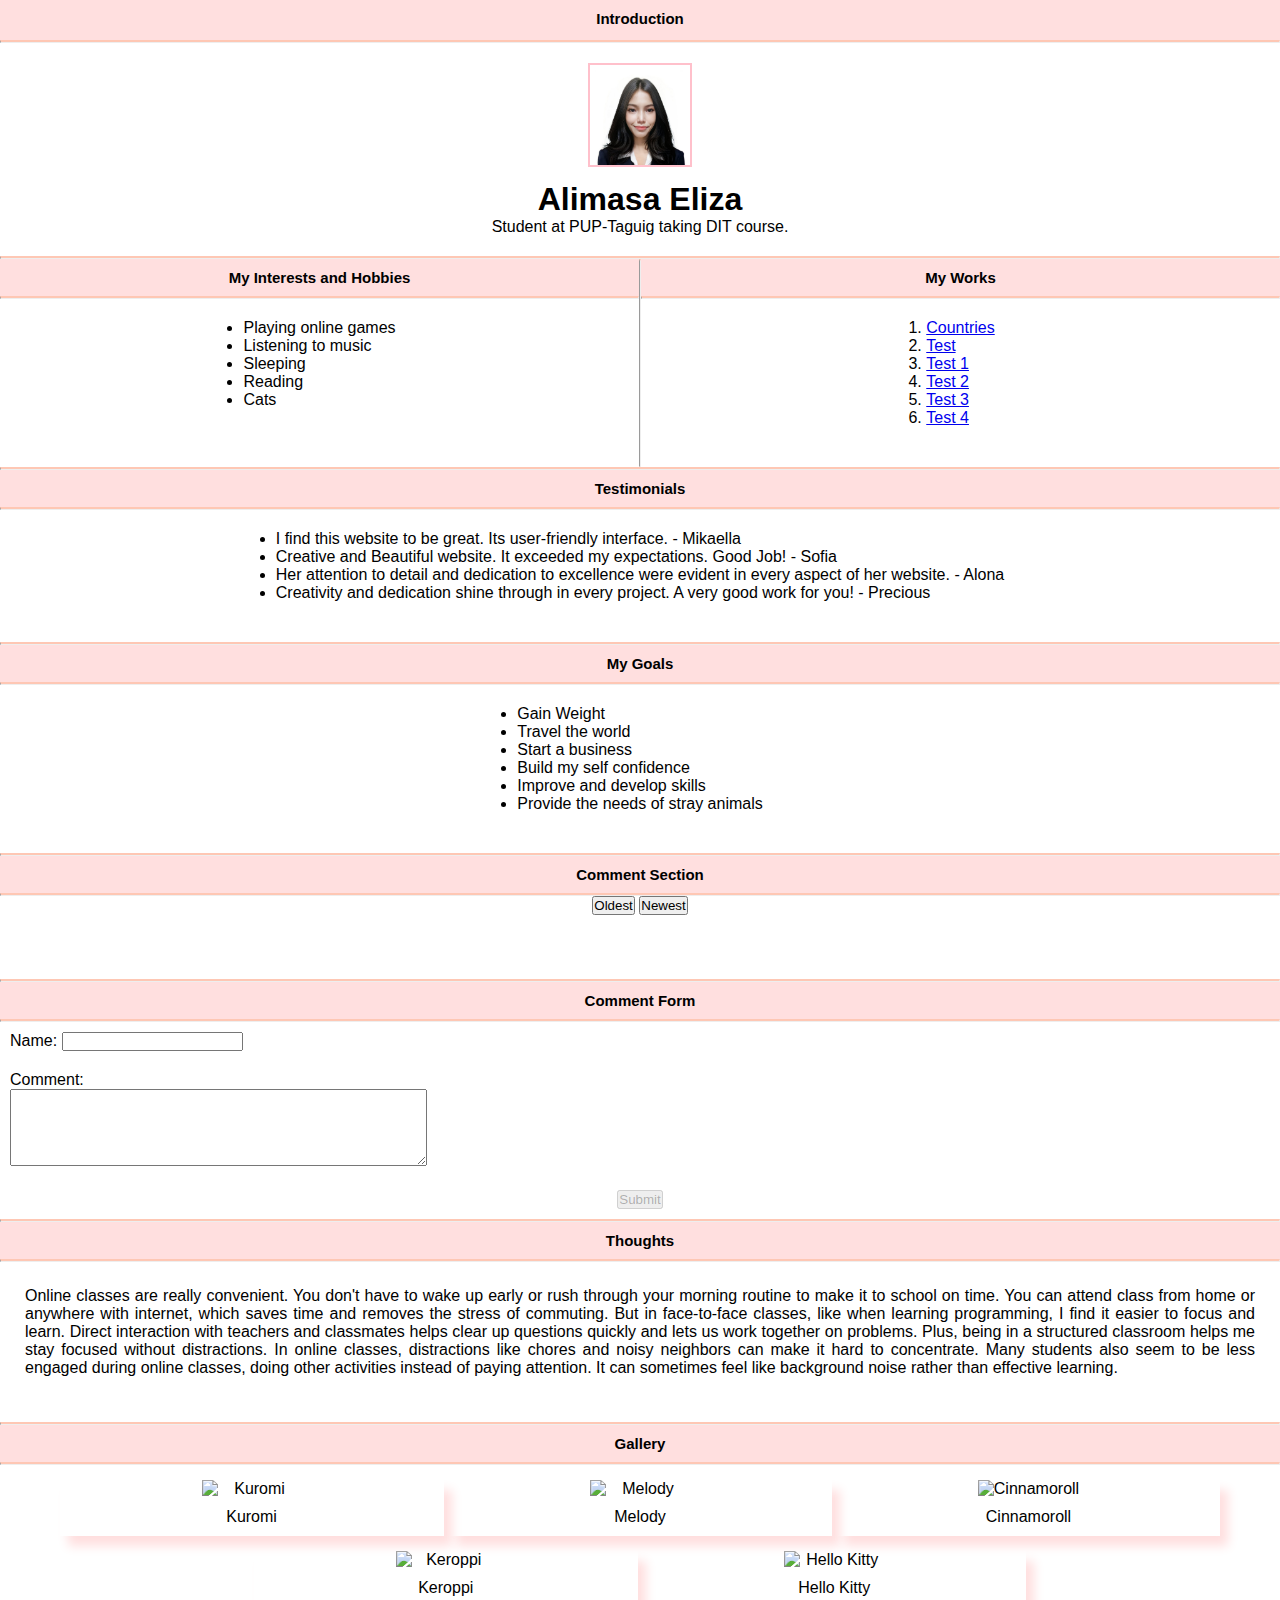
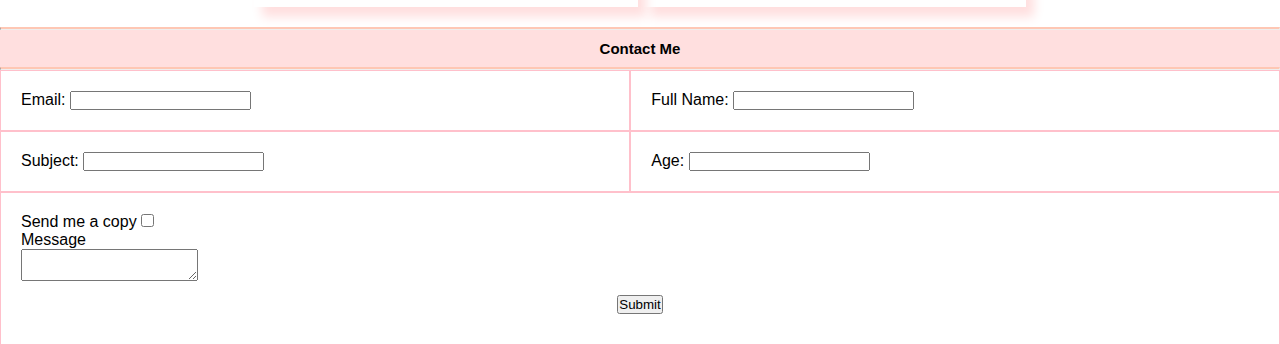
==== index.html @ 407205d2 "Add exercise 14 files" ====
<!DOCTYPE html>
<html lang="en">
  <head>
    <meta charset="UTF-8" />
    <meta name="viewport" content="width=device-width, initial-scale=1.0" />
    <title>Alimasa Eliza Page</title>
    <link href="style.css" rel="stylesheet" />
  </head>
  <body>
    <div class="header">
      <h1 class="head">Introduction</h1>
    </div>
    <hr />
    <div>
      <div class="image">
        <img class="pfp" src="pfp.jpg" alt="Profile Picture" />
        <h1 class="heading">Alimasa Eliza</h1>
        <p class="description">Student at PUP-Taguig taking DIT course.</p>
      </div>
    </div>
    <hr />
    <div class="content-container">
      <div class="content">
        <h2 class="info">My Interests and Hobbies</h2>
        <hr />
        <ul class="info-li">
          <li>Playing online games</li>
          <li>Listening to music</li>
          <li>Sleeping</li>
          <li>Reading</li>
          <li>Cats</li>
        </ul>
      </div>
      <hr />
      <div class="content">
        <h2 class="files">My Works</h2>
        <hr />
        <ol class="files-li">
          <li><a href="./countries.html">Countries</a></li>
          <li><a href="./test.html">Test</a></li>
          <li><a href="./test1.html">Test 1</a></li>
          <li><a href="./test2.html">Test 2</a></li>
          <li><a href="./test3.html">Test 3</a></li>
          <li><a href="./test4.html">Test 4</a></li>
        </ol>
      </div>
    </div>
    <hr />
    <div class="content">
      <h2 class="testi">Testimonials</h2>
      <hr />
      <ul class="testi-li">
        <li>
          I find this website to be great. Its user-friendly interface. -
          Mikaella
        </li>
        <li>
          Creative and Beautiful website. It exceeded my expectations. Good Job!
          - Sofia
        </li>
        <li>
          Her attention to detail and dedication to excellence were evident in
          every aspect of her website. - Alona
        </li>
        <li>
          Creativity and dedication shine through in every project. A very good
          work for you! - Precious
        </li>
      </ul>
    </div>
    <hr />
    <div class="content">
      <h2 class="goals">My Goals</h2>
      <hr />
      <ul class="goals-li">
        <li>Gain Weight</li>
        <li>Travel the world</li>
        <li>Start a business</li>
        <li>Build my self confidence</li>
        <li>Improve and develop skills</li>
        <li>Provide the needs of stray animals</li>
      </ul>
    </div>
    <hr />
    <div>
      <h2 class="remarks">Comment Section</h2>
      <hr />
      <div class="content">
        <div>
          <button onclick="sortComments('asc')">Oldest</button>
          <button onclick="sortComments('desc')">Newest</button>
        </div>
        <ul class="com-li" id="comment_list"></ul>
      </div>
      <hr />
      <h2 class="comment-form">Comment Form</h2>
      <hr />
      <form>
        <div class="lname">
          <label for="name">Name:</label>
          <input type="text" id="name" name="name" oninput="verification()" />
        </div>
        <div class="comment">
          <label for="comment">Comment:</label>
          <textarea
            id="comment"
            name="comment"
            rows="5"
            cols="50"
            oninput="verification()">
          </textarea>
        </div>
        <div class="submit">
          <button
            type="button"
            id="save_button"
            onclick="writeNewComment()"
            disabled>
            Submit
          </button>
        </div>
      </form>
    </div>
    <hr />
    <div class="content">
      <h2 class="thoughts">Thoughts</h2>
      <hr />
      <p class="oc">
        Online classes are really convenient. You don't have to wake up early or
        rush through your morning routine to make it to school on time. You can
        attend class from home or anywhere with internet, which saves time and
        removes the stress of commuting. But in face-to-face classes, like when
        learning programming, I find it easier to focus and learn. Direct
        interaction with teachers and classmates helps clear up questions
        quickly and lets us work together on problems. Plus, being in a
        structured classroom helps me stay focused without distractions. In
        online classes, distractions like chores and noisy neighbors can make it
        hard to concentrate. Many students also seem to be less engaged during
        online classes, doing other activities instead of paying attention. It
        can sometimes feel like background noise rather than effective learning.
      </p>
    </div>
    <hr />
    <div class="content">
      <h2 class="gallery">Gallery</h2>
      <hr />
      <div class="polaroid">
        <img
          src="https://i.pinimg.com/564x/59/36/72/593672472ecdecbf430b1a91be90d228.jpg"
          alt="Kuromi"/>
        <div class="container">
          <p>Kuromi</p>
        </div>
      </div>
      <div class="polaroid">
        <img
          src="https://i.pinimg.com/564x/c5/0a/df/c50adf2760501c21f933074159208088.jpg"
          alt="Melody"/>
        <div class="container">
          <p>Melody</p>
        </div>
      </div>
      <div class="polaroid">
        <img
          src="https://i.pinimg.com/564x/f8/1c/62/f81c62405e1825eeb3ef85a6164bf2a6.jpg"
          alt="Cinnamoroll"/>
        <div class="container">
          <p>Cinnamoroll</p>
        </div>
      </div>
      <div class="polaroid">
        <img
          src="https://i.pinimg.com/564x/9f/c3/1d/9fc31d6dd8b381178cc5a0b42360faa4.jpg"
          alt="Keroppi"/>
        <div class="container">
          <p>Keroppi</p>
        </div>
      </div>
      <div class="polaroid">
        <img
          src="https://i.pinimg.com/564x/74/99/cc/7499cc5ef38c72247042323cc72e6b13.jpg"
          alt="Hello Kitty"/>
        <div class="container">
          <p>Hello Kitty</p>
        </div>
      </div>
    </div>
    <hr />
    <div class="details">
      <h2 class="contacts">Contact Me</h2>
      <hr />
      <form id="comment_form">
        <div class="email">
          <label for="email">Email:</label>
          <input type="email" id="email" name="email" required />
        </div>
        <div class="full-name">
          <label for="full-name">Full Name:</label>
          <input type="text" id="full_name" name="full-name" required />
        </div>
        <div class="subject">
          <label for="subject">Subject:</label>
          <input type="text" id="subject" name="subject" required />
        </div>
        <div class="age">
          <label for="age">Age:</label>
          <input type="number" id="age" name="age" required />
        </div>
        <div class="copy">
          <div class="send-copy">
            <label for="copy">Send me a copy</label>
            <input type="checkbox" id="copy" name="copy" />
          </div>
          <div class="message">
            <label for="message">Message</label>
            <textarea id="message" name="message" rows="2" cols="20"></textarea>
          </div>
          <div class="submit">
            <input type="submit" value="Submit" />
          </div>
        </div>
      </form>
    </div>
    <script src="script.js">
    </script>
  </body>
</html>
---- style.css ----
* {
  margin: 0;
  padding: 0;
  font-family: Arial, Helvetica, sans-serif;
}

.header {
  height: 40px;
  width: auto;
  background: #ffdfdf;
}

hr {
  border-top: 2px solid #fec7b4;
}

.heading,
.description {
  text-align: center;
}

.image {
  text-align: center;
  padding: 20px 0;
}

.pfp {
  width: 100px;
  border: 2px solid pink;
  margin-bottom: 10px;
}

.oc {
  padding: 25px;
  text-align: justify;
}

.content-container {
  display: flex;
  justify-content: space-around;
}

.content {
  text-align: center;
  flex-basis: 50%;
  margin-bottom: 20px;
}

.info,
.files,
.testi,
.gallery,
.head,
.contacts,
.goals,
.remarks,
.comment-form,
.thoughts {
  font-size: 15px;
  background-color: #ffdfdf;
  padding: 10px;
  text-align: center;
}

.info-li,
.files-li,
.testi-li,
.com-li,
.goals-li {
  padding: 20px;
  display: inline-block;
  text-align: left;
}

.polaroid {
  justify-content: center;
  text-align: center;
  width: 30%;
  box-shadow: 8px 10px 10px #ffdfdf;
  margin-top: 15px;
  display: inline-block;
  vertical-align: top;
}

.polaroid img {
  min-width: 100px;
  width: 50%;
  margin: 0 auto;
}

.container {
  text-align: center;
  padding: 10px 20px;
}

.details {
  font-family: Arial, Helvetica, sans-serif;
  grid-template-areas:
    "email"
    "full-name"
    "subject"
    "age"
    "copy"
    "submit";
}

.message {
  width: 100px;
}

.email {
  grid-area: email;
}

.full-name {
  grid-area: full-name;
}

.subject {
  grid-area: subject;
}

.age {
  grid-area: age;
}

.copy {
  grid-area: copy;
}

.send-copy {
  grid-area: send-copy;
}

.submit {
  grid-area: submit;
  padding: 10px;
  text-align: center;
}

.email,
.full-name,
.subject,
.age,
.copy {
  border: 1px solid pink;
  padding: 20px;
}

@media (min-width: 425px) {
  .details > form {
    display: grid;
    grid-template-areas:
      "email"
      "full-name"
      "subject"
      "age"
      "copy"
      "submit";
  }
}

@media (min-width: 426px) and (max-width: 1440px) {
  .details > form {
    display: grid;
    grid-template-areas:
      "email full-name"
      "subject age"
      "copy copy"
      "submit submit";
  }
}

.lname {
  grid-area: name;
  padding: 10px;
}

.comment {
  grid-area: comment;
  width: 200px;
  padding: 10px;
}
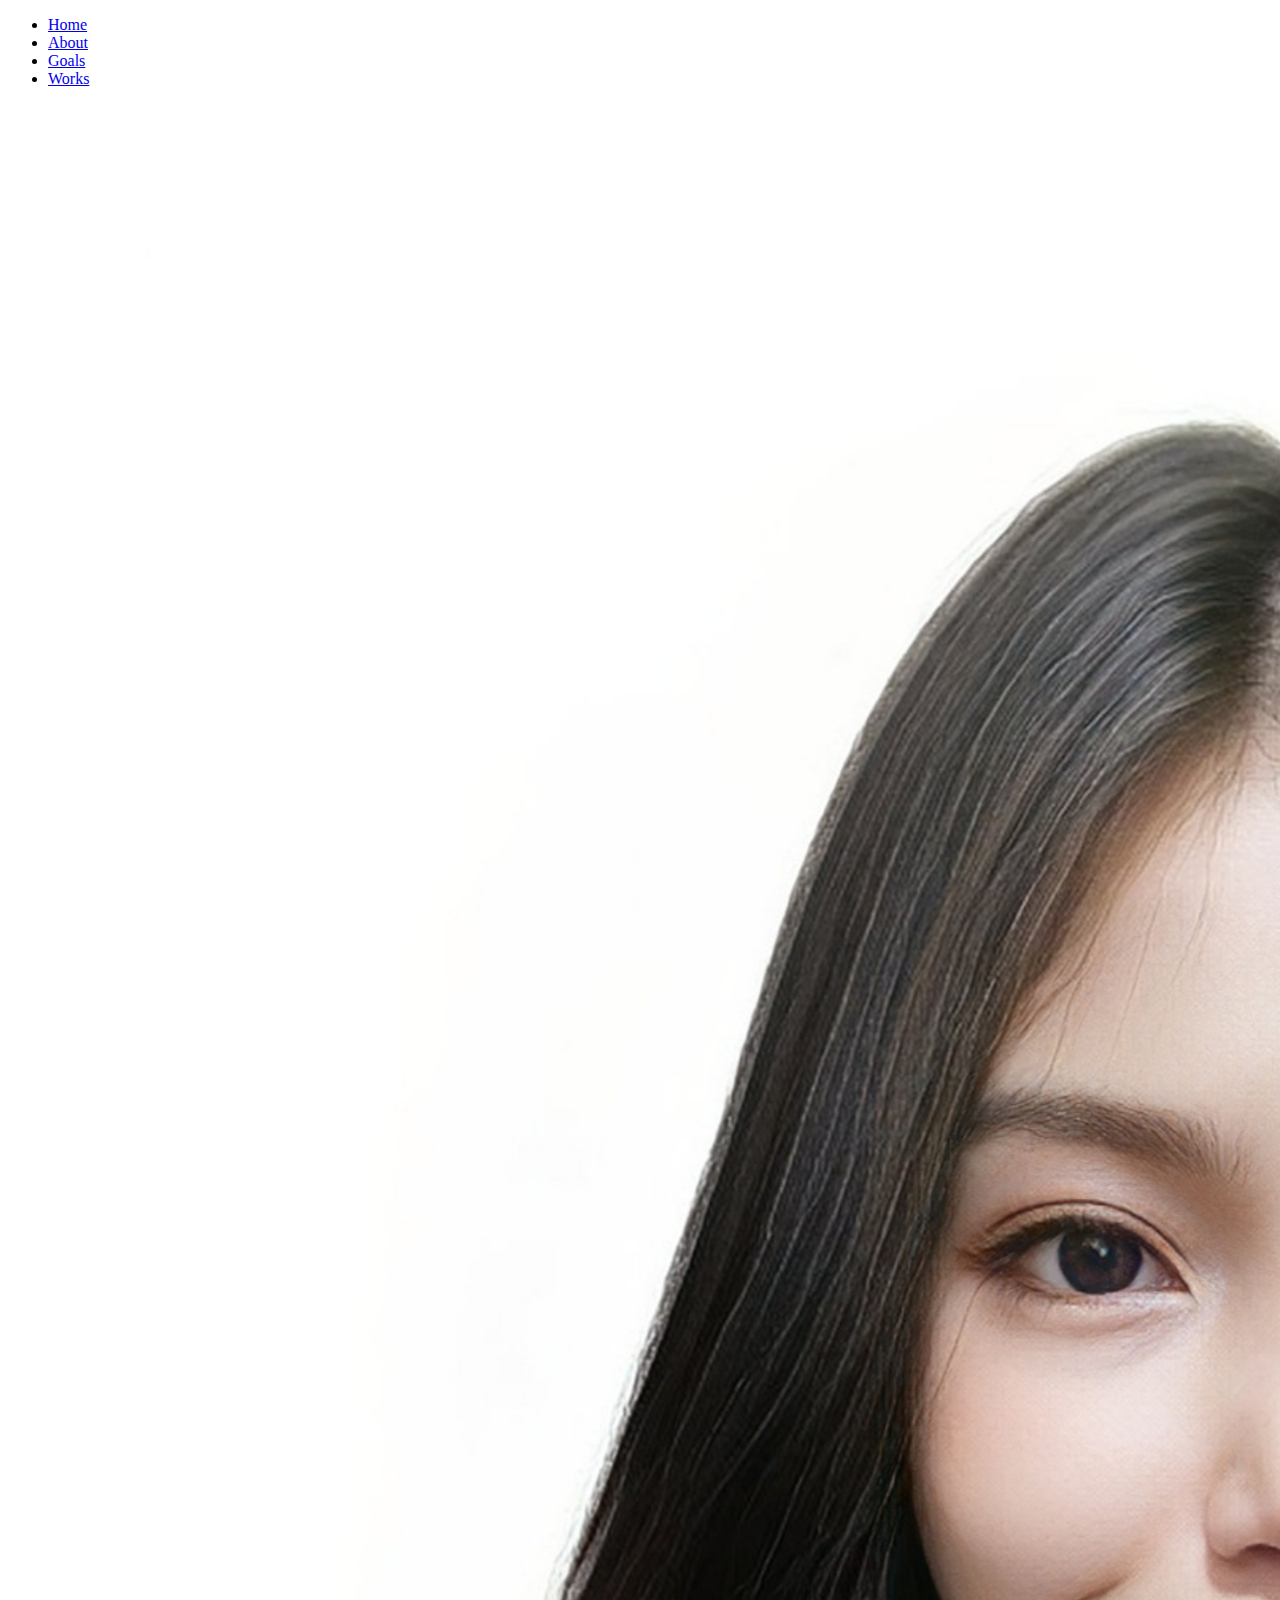
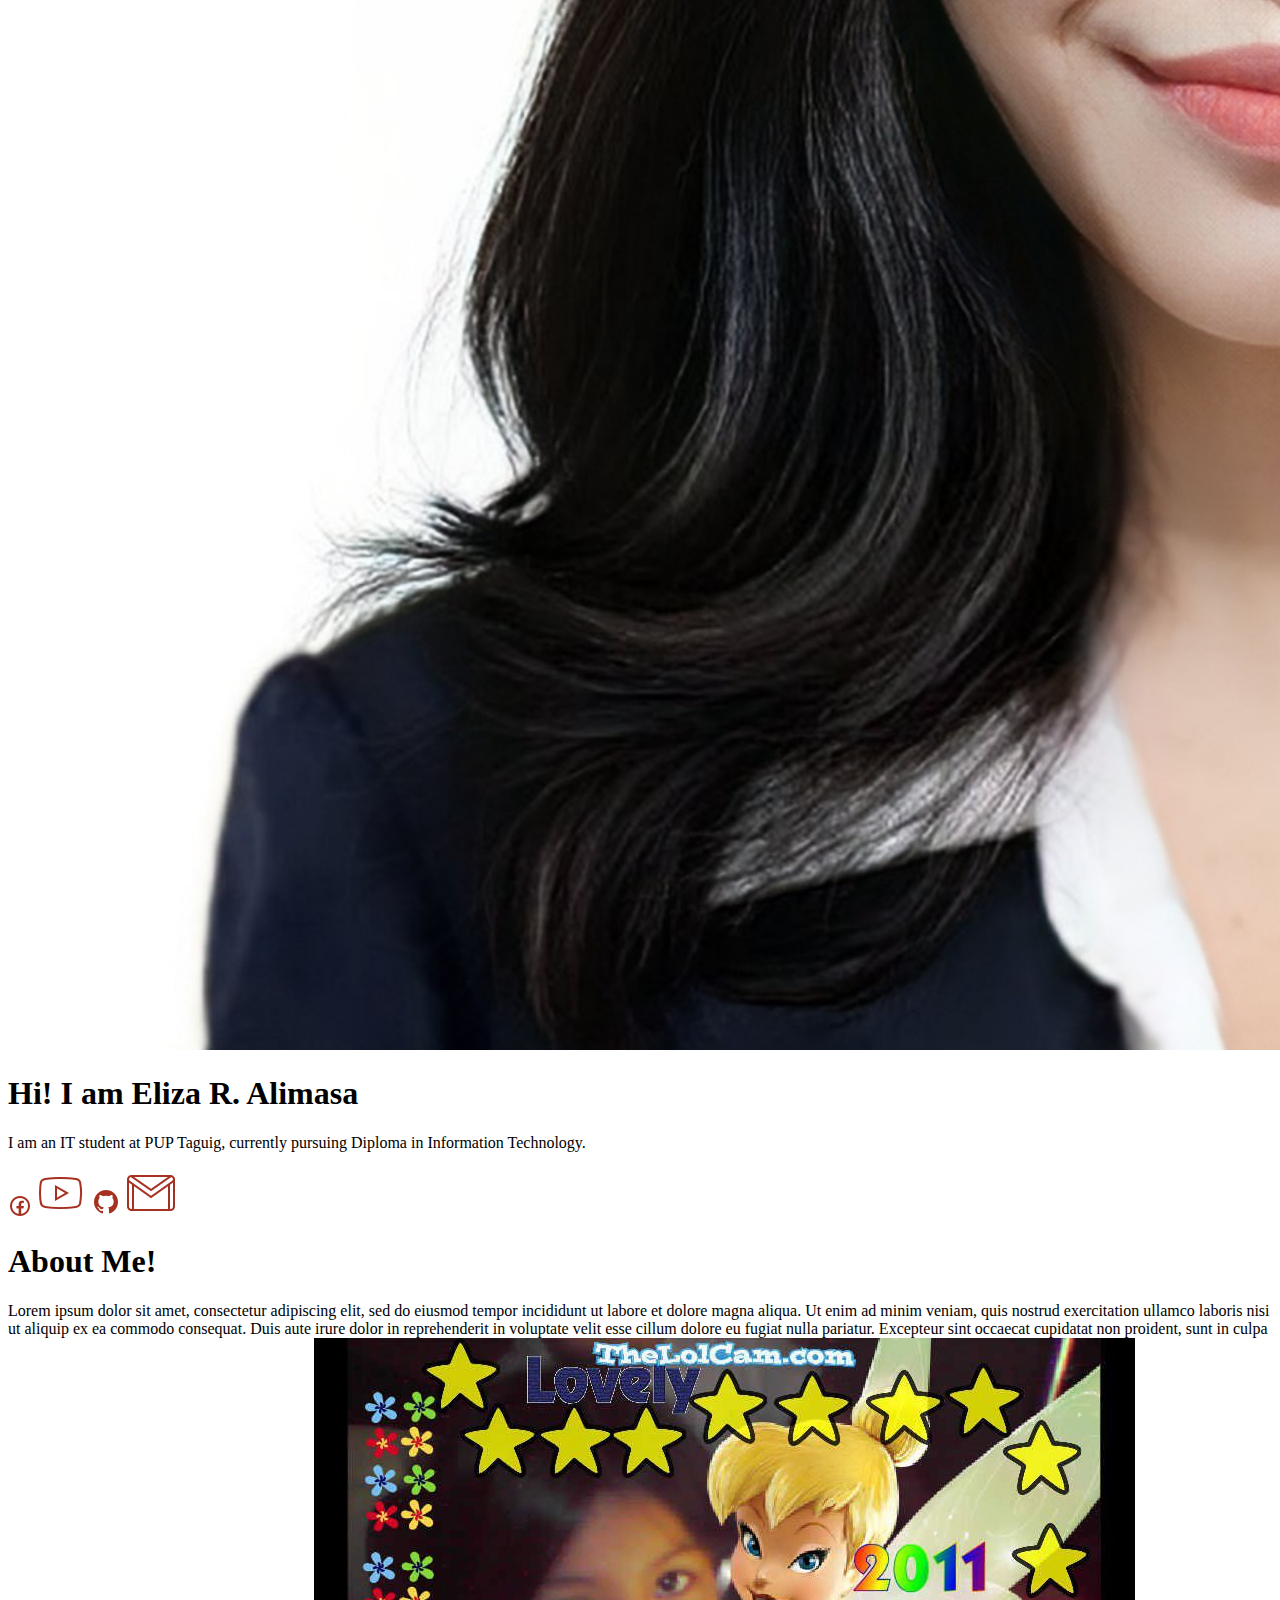
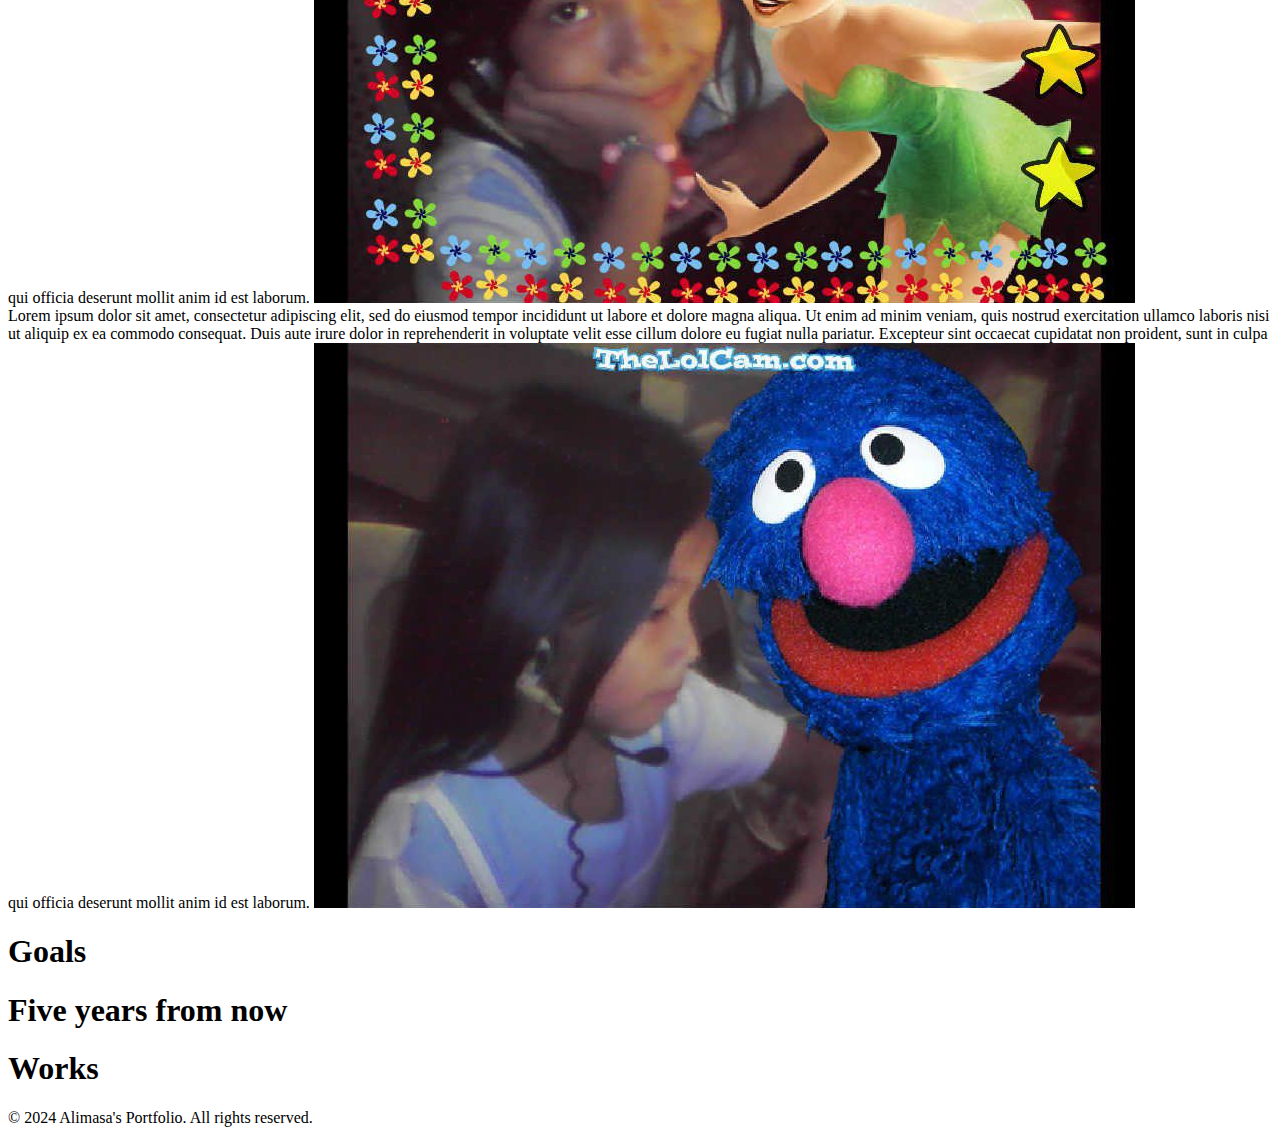
==== commit a3e59e7a: "add changes and images" ====
--- a/index.html
+++ b/index.html
@@ -3,225 +3,77 @@
   <head>
     <meta charset="UTF-8" />
     <meta name="viewport" content="width=device-width, initial-scale=1.0" />
-    <title>Alimasa Eliza Page</title>
-    <link href="style.css" rel="stylesheet" />
+    <link href="portfolio_style.css" rel="stylesheet" />
+    <title>Alimasa's Portfolio</title>
   </head>
   <body>
-    <div class="header">
-      <h1 class="head">Introduction</h1>
-    </div>
-    <hr />
-    <div>
+    <nav>
+      <ul>
+        <li><a href="#home">Home</a></li>
+        <li><a href="#about">About</a></li>
+        <li><a href="#goals">Goals</a></li>
+        <li><a href="#works">Works</a></li>
+      </ul>
+    </nav>
+
+    <div id="home">
       <div class="image">
-        <img class="pfp" src="pfp.jpg" alt="Profile Picture" />
-        <h1 class="heading">Alimasa Eliza</h1>
-        <p class="description">Student at PUP-Taguig taking DIT course.</p>
+        <img src="pfp.jpg" alt="Profile Picture" />
+        <div class="red-box"></div>
       </div>
-    </div>
-    <hr />
-    <div class="content-container">
-      <div class="content">
-        <h2 class="info">My Interests and Hobbies</h2>
-        <hr />
-        <ul class="info-li">
-          <li>Playing online games</li>
-          <li>Listening to music</li>
-          <li>Sleeping</li>
-          <li>Reading</li>
-          <li>Cats</li>
-        </ul>
-      </div>
-      <hr />
-      <div class="content">
-        <h2 class="files">My Works</h2>
-        <hr />
-        <ol class="files-li">
-          <li><a href="./countries.html">Countries</a></li>
-          <li><a href="./test.html">Test</a></li>
-          <li><a href="./test1.html">Test 1</a></li>
-          <li><a href="./test2.html">Test 2</a></li>
-          <li><a href="./test3.html">Test 3</a></li>
-          <li><a href="./test4.html">Test 4</a></li>
-        </ol>
-      </div>
-    </div>
-    <hr />
-    <div class="content">
-      <h2 class="testi">Testimonials</h2>
-      <hr />
-      <ul class="testi-li">
-        <li>
-          I find this website to be great. Its user-friendly interface. -
-          Mikaella
-        </li>
-        <li>
-          Creative and Beautiful website. It exceeded my expectations. Good Job!
-          - Sofia
-        </li>
-        <li>
-          Her attention to detail and dedication to excellence were evident in
-          every aspect of her website. - Alona
-        </li>
-        <li>
-          Creativity and dedication shine through in every project. A very good
-          work for you! - Precious
-        </li>
-      </ul>
-    </div>
-    <hr />
-    <div class="content">
-      <h2 class="goals">My Goals</h2>
-      <hr />
-      <ul class="goals-li">
-        <li>Gain Weight</li>
-        <li>Travel the world</li>
-        <li>Start a business</li>
-        <li>Build my self confidence</li>
-        <li>Improve and develop skills</li>
-        <li>Provide the needs of stray animals</li>
-      </ul>
-    </div>
-    <hr />
-    <div>
-      <h2 class="remarks">Comment Section</h2>
-      <hr />
-      <div class="content">
-        <div>
-          <button onclick="sortComments('asc')">Oldest</button>
-          <button onclick="sortComments('desc')">Newest</button>
-        </div>
-        <ul class="com-li" id="comment_list"></ul>
-      </div>
-      <hr />
-      <h2 class="comment-form">Comment Form</h2>
-      <hr />
-      <form>
-        <div class="lname">
-          <label for="name">Name:</label>
-          <input type="text" id="name" name="name" oninput="verification()" />
-        </div>
-        <div class="comment">
-          <label for="comment">Comment:</label>
-          <textarea
-            id="comment"
-            name="comment"
-            rows="5"
-            cols="50"
-            oninput="verification()">
-          </textarea>
-        </div>
-        <div class="submit">
-          <button
-            type="button"
-            id="save_button"
-            onclick="writeNewComment()"
-            disabled>
-            Submit
-          </button>
-        </div>
-      </form>
-    </div>
-    <hr />
-    <div class="content">
-      <h2 class="thoughts">Thoughts</h2>
-      <hr />
-      <p class="oc">
-        Online classes are really convenient. You don't have to wake up early or
-        rush through your morning routine to make it to school on time. You can
-        attend class from home or anywhere with internet, which saves time and
-        removes the stress of commuting. But in face-to-face classes, like when
-        learning programming, I find it easier to focus and learn. Direct
-        interaction with teachers and classmates helps clear up questions
-        quickly and lets us work together on problems. Plus, being in a
-        structured classroom helps me stay focused without distractions. In
-        online classes, distractions like chores and noisy neighbors can make it
-        hard to concentrate. Many students also seem to be less engaged during
-        online classes, doing other activities instead of paying attention. It
-        can sometimes feel like background noise rather than effective learning.
-      </p>
-    </div>
-    <hr />
-    <div class="content">
-      <h2 class="gallery">Gallery</h2>
-      <hr />
-      <div class="polaroid">
-        <img
-          src="https://i.pinimg.com/564x/59/36/72/593672472ecdecbf430b1a91be90d228.jpg"
-          alt="Kuromi"/>
-        <div class="container">
-          <p>Kuromi</p>
-        </div>
-      </div>
-      <div class="polaroid">
-        <img
-          src="https://i.pinimg.com/564x/c5/0a/df/c50adf2760501c21f933074159208088.jpg"
-          alt="Melody"/>
-        <div class="container">
-          <p>Melody</p>
-        </div>
-      </div>
-      <div class="polaroid">
-        <img
-          src="https://i.pinimg.com/564x/f8/1c/62/f81c62405e1825eeb3ef85a6164bf2a6.jpg"
-          alt="Cinnamoroll"/>
-        <div class="container">
-          <p>Cinnamoroll</p>
-        </div>
-      </div>
-      <div class="polaroid">
-        <img
-          src="https://i.pinimg.com/564x/9f/c3/1d/9fc31d6dd8b381178cc5a0b42360faa4.jpg"
-          alt="Keroppi"/>
-        <div class="container">
-          <p>Keroppi</p>
-        </div>
-      </div>
-      <div class="polaroid">
-        <img
-          src="https://i.pinimg.com/564x/74/99/cc/7499cc5ef38c72247042323cc72e6b13.jpg"
-          alt="Hello Kitty"/>
-        <div class="container">
-          <p>Hello Kitty</p>
+      <div class="text-content">
+        <h1 class="heading">Hi! I am Eliza R. Alimasa</h1>
+        <p class="description">
+          I am an IT student at PUP Taguig, currently pursuing Diploma in
+          Information Technology.
+        </p>
+        <div class="social">
+          <a href="https://www.facebook.com/er.alimasa"><img src="fb.png" /></a>
+          <a href="https://www.youtube.com/"><img src="yt.png" /></a>
+          <a href="https://github.com/"><img src="github.png" /></a>
+          <a href="https://gmail.com/"><img src="gmail.png" /></a>
         </div>
       </div>
     </div>
-    <hr />
-    <div class="details">
-      <h2 class="contacts">Contact Me</h2>
-      <hr />
-      <form id="comment_form">
-        <div class="email">
-          <label for="email">Email:</label>
-          <input type="email" id="email" name="email" required />
-        </div>
-        <div class="full-name">
-          <label for="full-name">Full Name:</label>
-          <input type="text" id="full_name" name="full-name" required />
-        </div>
-        <div class="subject">
-          <label for="subject">Subject:</label>
-          <input type="text" id="subject" name="subject" required />
-        </div>
-        <div class="age">
-          <label for="age">Age:</label>
-          <input type="number" id="age" name="age" required />
-        </div>
-        <div class="copy">
-          <div class="send-copy">
-            <label for="copy">Send me a copy</label>
-            <input type="checkbox" id="copy" name="copy" />
-          </div>
-          <div class="message">
-            <label for="message">Message</label>
-            <textarea id="message" name="message" rows="2" cols="20"></textarea>
-          </div>
-          <div class="submit">
-            <input type="submit" value="Submit" />
-          </div>
-        </div>
-      </form>
+
+    <div id="about">
+      <h1 class="about-content">About Me!</h1>
+      <div class="text-one">
+        Lorem ipsum dolor sit amet, consectetur adipiscing elit, sed do eiusmod
+        tempor incididunt ut labore et dolore magna aliqua. Ut enim ad minim
+        veniam, quis nostrud exercitation ullamco laboris nisi ut aliquip ex ea
+        commodo consequat. Duis aute irure dolor in reprehenderit in voluptate
+        velit esse cillum dolore eu fugiat nulla pariatur. Excepteur sint
+        occaecat cupidatat non proident, sunt in culpa qui officia deserunt
+        mollit anim id est laborum.
+        <img src="cpic-one.jpg" />
+      </div>
+      <div class="text-two">
+        Lorem ipsum dolor sit amet, consectetur adipiscing elit, sed do eiusmod
+        tempor incididunt ut labore et dolore magna aliqua. Ut enim ad minim
+        veniam, quis nostrud exercitation ullamco laboris nisi ut aliquip ex ea
+        commodo consequat. Duis aute irure dolor in reprehenderit in voluptate
+        velit esse cillum dolore eu fugiat nulla pariatur. Excepteur sint
+        occaecat cupidatat non proident, sunt in culpa qui officia deserunt
+        mollit anim id est laborum.
+        <img src="cpic-two.jpg" />
+      </div>
     </div>
-    <script src="script.js">
-    </script>
+
+    <div id="goals">
+      <h1 class="goals-content">Goals</h1>
+    </div>
+
+    <div id="years">
+      <h1 class="years-content">Five years from now</h1>
+    </div>
+
+    <div id="works">
+      <h1 class="works-content">Works</h1>
+    </div>
+
+    <div id="footer">
+      <p>&copy; 2024 Alimasa's Portfolio. All rights reserved.</p>
+    </div>
   </body>
 </html>
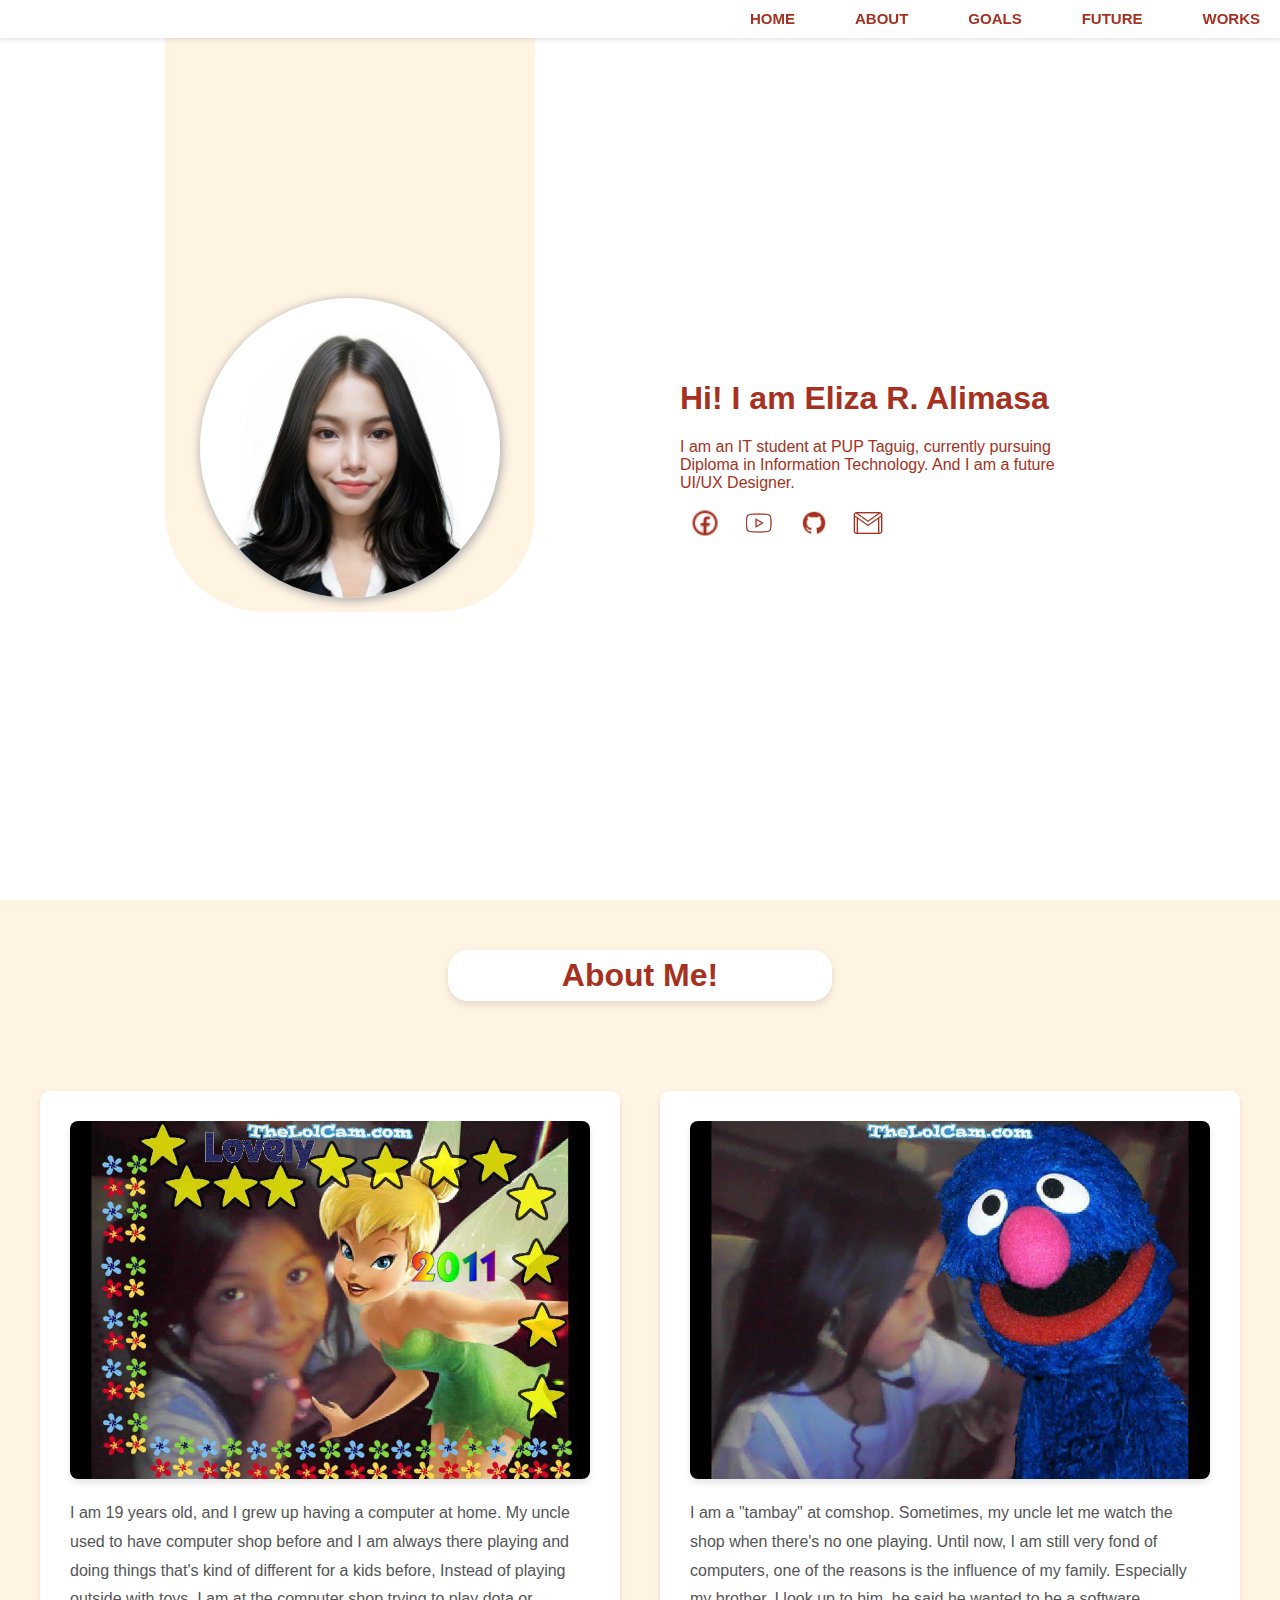
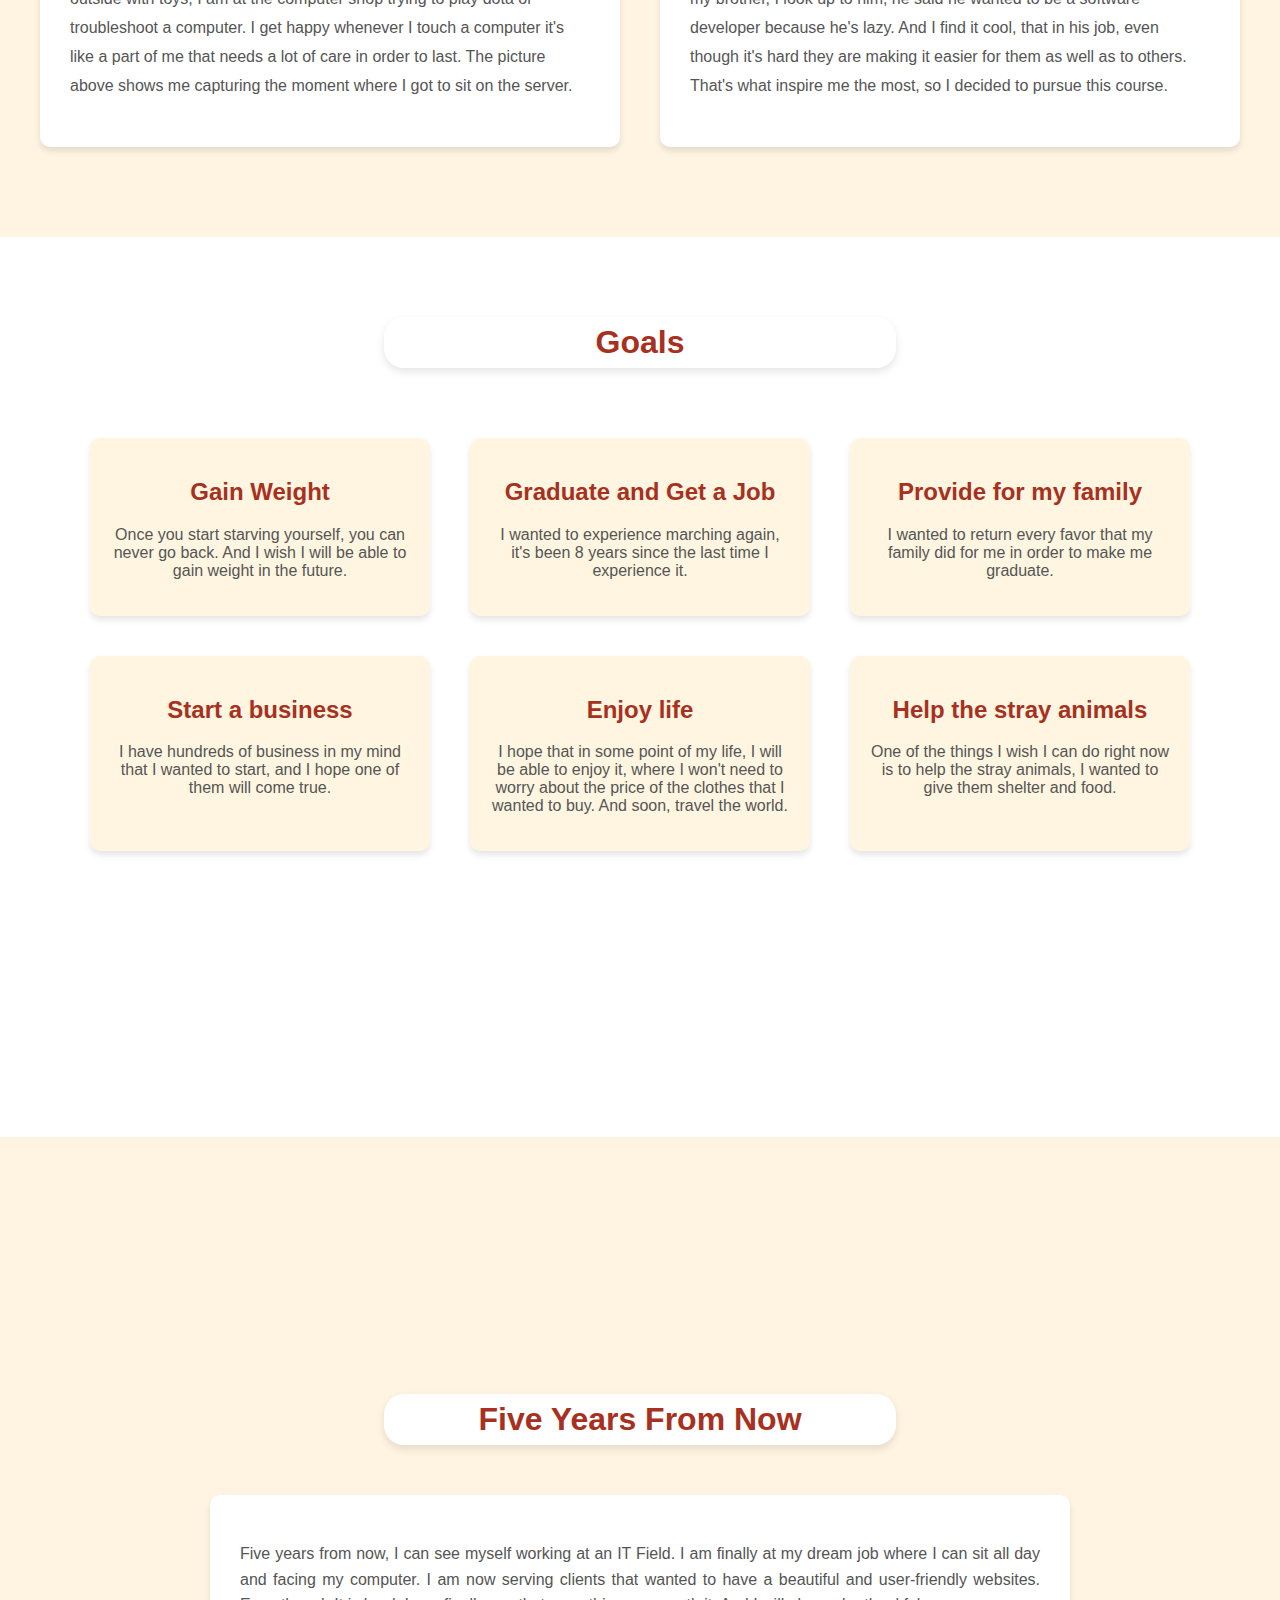
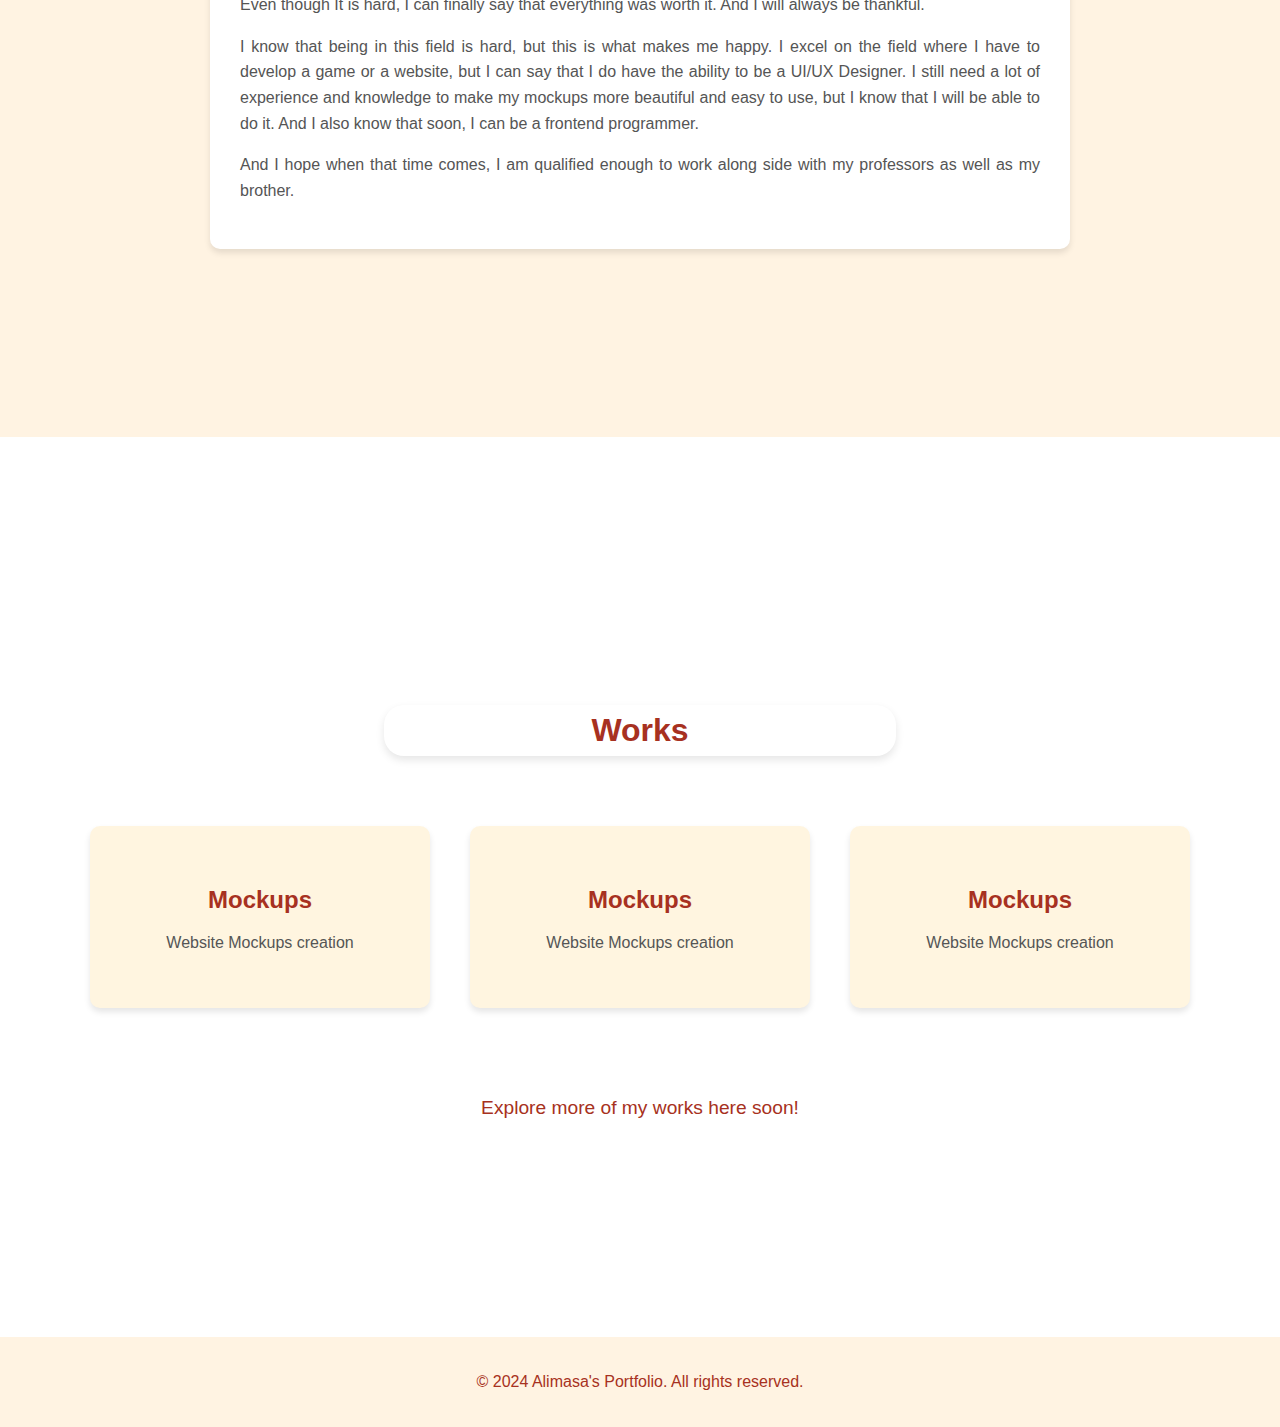
==== commit 592a9468: "add changes" ====
--- a/index.html
+++ b/index.html
@@ -3,7 +3,7 @@
   <head>
     <meta charset="UTF-8" />
     <meta name="viewport" content="width=device-width, initial-scale=1.0" />
-    <link href="portfolio_style.css" rel="stylesheet" />
+    <link href="style.css" rel="stylesheet" />
     <title>Alimasa's Portfolio</title>
   </head>
   <body>
@@ -12,6 +12,7 @@
         <li><a href="#home">Home</a></li>
         <li><a href="#about">About</a></li>
         <li><a href="#goals">Goals</a></li>
+        <li><a href="#years">Future</a></li>
         <li><a href="#works">Works</a></li>
       </ul>
     </nav>
@@ -25,7 +26,7 @@
         <h1 class="heading">Hi! I am Eliza R. Alimasa</h1>
         <p class="description">
           I am an IT student at PUP Taguig, currently pursuing Diploma in
-          Information Technology.
+          Information Technology. And I am a future UI/UX Designer.
         </p>
         <div class="social">
           <a href="https://www.facebook.com/er.alimasa"><img src="fb.png" /></a>
@@ -35,41 +36,138 @@
         </div>
       </div>
     </div>
-
     <div id="about">
       <h1 class="about-content">About Me!</h1>
-      <div class="text-one">
-        Lorem ipsum dolor sit amet, consectetur adipiscing elit, sed do eiusmod
-        tempor incididunt ut labore et dolore magna aliqua. Ut enim ad minim
-        veniam, quis nostrud exercitation ullamco laboris nisi ut aliquip ex ea
-        commodo consequat. Duis aute irure dolor in reprehenderit in voluptate
-        velit esse cillum dolore eu fugiat nulla pariatur. Excepteur sint
-        occaecat cupidatat non proident, sunt in culpa qui officia deserunt
-        mollit anim id est laborum.
-        <img src="cpic-one.jpg" />
-      </div>
-      <div class="text-two">
-        Lorem ipsum dolor sit amet, consectetur adipiscing elit, sed do eiusmod
-        tempor incididunt ut labore et dolore magna aliqua. Ut enim ad minim
-        veniam, quis nostrud exercitation ullamco laboris nisi ut aliquip ex ea
-        commodo consequat. Duis aute irure dolor in reprehenderit in voluptate
-        velit esse cillum dolore eu fugiat nulla pariatur. Excepteur sint
-        occaecat cupidatat non proident, sunt in culpa qui officia deserunt
-        mollit anim id est laborum.
-        <img src="cpic-two.jpg" />
+
+      <div class="text-section">
+        <div class="text-one">
+          <img src="cpic-one.jpg" alt="Image One" />
+          <p>
+            I am 19 years old, and I grew up having a computer at home. My uncle
+            used to have computer shop before and I am always there playing and
+            doing things that's kind of different for a kids before, Instead of
+            playing outside with toys, I am at the computer shop trying to play
+            dota or troubleshoot a computer. I get happy whenever I touch a
+            computer it's like a part of me that needs a lot of care in order to
+            last. The picture above shows me capturing the moment where I got to
+            sit on the server.
+          </p>
+        </div>
+        <div class="text-one">
+          <img src="cpic-two.jpg" alt="Childhood Picture" />
+          <p>
+            I am a "tambay" at comshop. Sometimes, my uncle let me watch the
+            shop when there's no one playing. Until now, I am still very fond of
+            computers, one of the reasons is the influence of my family.
+            Especially my brother, I look up to him, he said he wanted to be a
+            software developer because he's lazy. And I find it cool, that in
+            his job, even though it's hard they are making it easier for them as
+            well as to others. That's what inspire me the most, so I decided to
+            pursue this course.
+          </p>
+        </div>
       </div>
     </div>
 
     <div id="goals">
       <h1 class="goals-content">Goals</h1>
+      <div class="goal-boxes">
+        <div class="goal-box">
+          <h2>Gain Weight</h2>
+          <p>
+            Once you start starving yourself, you can never go back. And I wish
+            I will be able to gain weight in the future.
+          </p>
+        </div>
+        <div class="goal-box">
+          <h2>Graduate and Get a Job</h2>
+          <p>
+            I wanted to experience marching again, it's been 8 years since the
+            last time I experience it.
+          </p>
+        </div>
+        <div class="goal-box">
+          <h2>Provide for my family</h2>
+          <p>
+            I wanted to return every favor that my family did for me in order to
+            make me graduate.
+          </p>
+        </div>
+        <div class="goal-box">
+          <h2>Start a business</h2>
+          <p>
+            I have hundreds of business in my mind that I wanted to start, and I
+            hope one of them will come true.
+          </p>
+        </div>
+        <div class="goal-box">
+          <h2>Enjoy life</h2>
+          <p>
+            I hope that in some point of my life, I will be able to enjoy it,
+            where I won't need to worry about the price of the clothes that I
+            wanted to buy. And soon, travel the world.
+          </p>
+        </div>
+        <div class="goal-box">
+          <h2>Help the stray animals</h2>
+          <p>
+            One of the things I wish I can do right now is to help the stray
+            animals, I wanted to give them shelter and food.
+          </p>
+        </div>
+      </div>
     </div>
 
     <div id="years">
-      <h1 class="years-content">Five years from now</h1>
+      <h1 class="years-content">Five Years From Now</h1>
+      <div class="essay-content">
+        <p>
+          Five years from now, I can see myself working at an IT Field. I am
+          finally at my dream job where I can sit all day and facing my
+          computer. I am now serving clients that wanted to have a beautiful and
+          user-friendly websites. Even though It is hard, I can finally say that
+          everything was worth it. And I will always be thankful.
+        </p>
+        <p>
+          I know that being in this field is hard, but this is what makes me
+          happy. I excel on the field where I have to develop a game or a
+          website, but I can say that I do have the ability to be a UI/UX
+          Designer. I still need a lot of experience and knowledge to make my
+          mockups more beautiful and easy to use, but I know that I will be able
+          to do it. And I also know that soon, I can be a frontend programmer.
+        </p>
+        <p>
+          And I hope when that time comes, I am qualified enough to work along
+          side with my professors as well as my brother.
+        </p>
+      </div>
     </div>
 
     <div id="works">
       <h1 class="works-content">Works</h1>
+      <div class="works-boxes">
+        <div class="works-box">
+          <div class="works-text">
+            <h2>Mockups</h2>
+            <p>Website Mockups creation</p>
+          </div>
+        </div>
+        <div class="works-box">
+          <div class="works-text">
+            <h2>Mockups</h2>
+            <p>Website Mockups creation</p>
+          </div>
+        </div>
+        <div class="works-box">
+          <div class="works-text">
+            <h2>Mockups</h2>
+            <p>Website Mockups creation</p>
+          </div>
+        </div>
+      </div>
+      <div class="works-footer">
+        <p>Explore more of my works here soon!</p>
+      </div>
     </div>
 
     <div id="footer">
--- a/style.css
+++ b/style.css
@@ -0,0 +1,325 @@
+html {
+  scroll-behavior: smooth;
+}
+
+body {
+  margin: 0;
+  padding: 0;
+  font-family: "Franklin Gothic Medium", "Arial Narrow", Arial, sans-serif;
+}
+
+nav {
+  position: fixed;
+  top: 0;
+  left: 0;
+  width: 100%;
+  background-color: #fff;
+  padding: 10px 0;
+  box-shadow: 0 2px 4px rgba(0, 0, 0, 0.1);
+  z-index: 1000;
+}
+
+ul {
+  padding: 0;
+  margin: 0;
+  list-style: none;
+  display: flex;
+  justify-content: flex-end;
+}
+
+li {
+  margin-left: 20px;
+}
+
+nav a {
+  font-weight: bold;
+  font-size: 15px;
+  text-transform: uppercase;
+  text-decoration: none;
+  color: #a73121;
+  padding: 10px 20px;
+  transition: all 0.3s ease;
+}
+
+nav a:hover {
+  color: #fff;
+  background-color: #a73121;
+  border-radius: 5px;
+}
+
+nav a:active {
+  font-size: 18px;
+}
+
+#home {
+  height: 100vh;
+  width: 100%;
+  display: flex;
+  align-items: center;
+  justify-content: center;
+}
+
+.text-content {
+  text-align: left;
+  max-width: 400px;
+  margin-left: 30px;
+  color: #a73121;
+}
+
+.image {
+  position: relative;
+  display: inline-block;
+  margin-right: 150px;
+}
+
+.image img {
+  height: 300px;
+  width: auto;
+  border-radius: 150px;
+  box-shadow: 1px 2px 10px 1px #aaaaaa;
+}
+
+.red-box {
+  border-radius: 100px;
+  width: 370px;
+  height: 100vh;
+  background-color: #fff3e2;
+  position: absolute;
+  bottom: -10px;
+  left: 50%;
+  transform: translateX(-50%);
+  z-index: -1;
+}
+
+#about {
+  background-color: #fff3e2;
+  padding: 50px 0;
+}
+
+.about-content {
+  background-color: white;
+  border-radius: 20px;
+  width: 30%;
+  max-width: 800px;
+  margin: 0 auto 50px;
+  box-shadow: 0 4px 8px rgba(0, 0, 0, 0.1);
+  text-align: center;
+  color: #a73121;
+  font-size: 2rem;
+  line-height: 1.6;
+}
+
+.text-section {
+  display: flex;
+  justify-content: center;
+  align-items: flex-start;
+  padding: 20px;
+}
+
+.text-one {
+  background-color: #fff;
+  padding: 30px;
+  border-radius: 10px;
+  box-shadow: 0 4px 6px rgba(0, 0, 0, 0.1);
+  margin: 20px;
+  width: 100%;
+  max-width: 800px;
+}
+
+.text-one img {
+  display: block;
+  width: 100%;
+  max-width: 100%;
+  height: auto;
+  border-radius: 8px;
+  margin-bottom: 20px;
+  box-shadow: 0 4px 6px rgba(0, 0, 0, 0.1);
+}
+
+.text-one p {
+  color: #555;
+  line-height: 1.8;
+}
+
+.text-one:hover {
+  transform: translateY(-5px);
+  transition: transform 0.3s ease;
+}
+
+#goals {
+  height: 100vh;
+  width: 100%;
+  display: inline-block;
+}
+
+.goals-content {
+  background-color: white;
+  border-radius: 20px;
+  width: 40%;
+  max-width: 800px;
+  margin: 0 auto 50px;
+  box-shadow: 0 4px 8px rgba(0, 0, 0, 0.1);
+  text-align: center;
+  color: #a73121;
+  font-size: 2rem;
+  line-height: 1.6;
+  margin-top: 80px;
+}
+
+.goal-boxes {
+  display: flex;
+  flex-wrap: wrap;
+  justify-content: center;
+}
+
+.goal-box {
+  width: 300px;
+  background-color: #fff5e0;
+  border-radius: 10px;
+  box-shadow: 0 4px 6px rgba(0, 0, 0, 0.1);
+  padding: 20px;
+  margin: 20px;
+  text-align: center;
+}
+
+.goal-box h2 {
+  color: #a73121;
+}
+
+.goal-box p {
+  color: #555;
+}
+
+.goal-box:hover {
+  transform: translateY(-5px);
+  background-color: #fff;
+}
+
+#years {
+  background-color: #fff3e2;
+  height: 100vh;
+  width: 100%;
+  display: flex;
+  flex-direction: column;
+  align-items: center;
+  justify-content: center;
+}
+
+.years-content {
+  background-color: white;
+  border-radius: 20px;
+  width: 40%;
+  max-width: 800px;
+  margin: 0 auto 50px;
+  box-shadow: 0 4px 8px rgba(0, 0, 0, 0.1);
+  text-align: center;
+  color: #a73121;
+  font-size: 2rem;
+  line-height: 1.6;
+  margin-top: 70px;
+}
+
+.essay-content {
+  max-width: 800px;
+  padding: 30px;
+  background-color: #fff;
+  border-radius: 10px;
+  box-shadow: 0 4px 6px rgba(0, 0, 0, 0.1);
+  text-align: justify;
+  color: #555;
+  line-height: 1.6;
+}
+
+#works {
+  height: 100vh;
+  width: 100%;
+  display: flex;
+  flex-direction: column;
+  align-items: center;
+  justify-content: center;
+}
+
+.works-content {
+  background-color: white;
+  border-radius: 20px;
+  width: 40%;
+  max-width: 800px;
+  margin: 0 auto 50px;
+  box-shadow: 0 4px 8px rgba(0, 0, 0, 0.1);
+  text-align: center;
+  color: #a73121;
+  font-size: 2rem;
+  line-height: 1.6;
+  margin-top: 70px;
+}
+
+.works-boxes {
+  display: flex;
+  justify-content: space-around;
+  flex-wrap: wrap;
+}
+
+.works-box {
+  width: 300px;
+  height: auto;
+  background-color: #fff5e0;
+  border-radius: 10px;
+  box-shadow: 0 4px 6px rgba(0, 0, 0, 0.1);
+  padding: 20px;
+  margin: 20px;
+  text-align: center;
+}
+
+.works-text {
+  padding: 20px 0;
+}
+
+.works-text h2 {
+  color: #a73121;
+}
+
+.works-text p {
+  color: #555;
+}
+
+.works-footer {
+  margin-top: 50px;
+}
+
+.works-footer p {
+  color: #a73121;
+  font-size: 1.2rem;
+}
+
+.works-box:hover {
+  transform: translateY(-5px);
+  background-color: #fff;
+}
+
+#footer {
+  background-color: #fff3e2;
+  color: #a73121;
+  text-align: center;
+  padding: 20px 0;
+  position: relative;
+  bottom: 0;
+  width: 100%;
+}
+
+.social {
+  margin-top: 10px;
+}
+
+.social a {
+  display: inline-block;
+  margin: 0 10px;
+}
+
+.social img {
+  width: 30px;
+  height: auto;
+}
+
+.social a:hover {
+  transform: scale(1.2);
+}
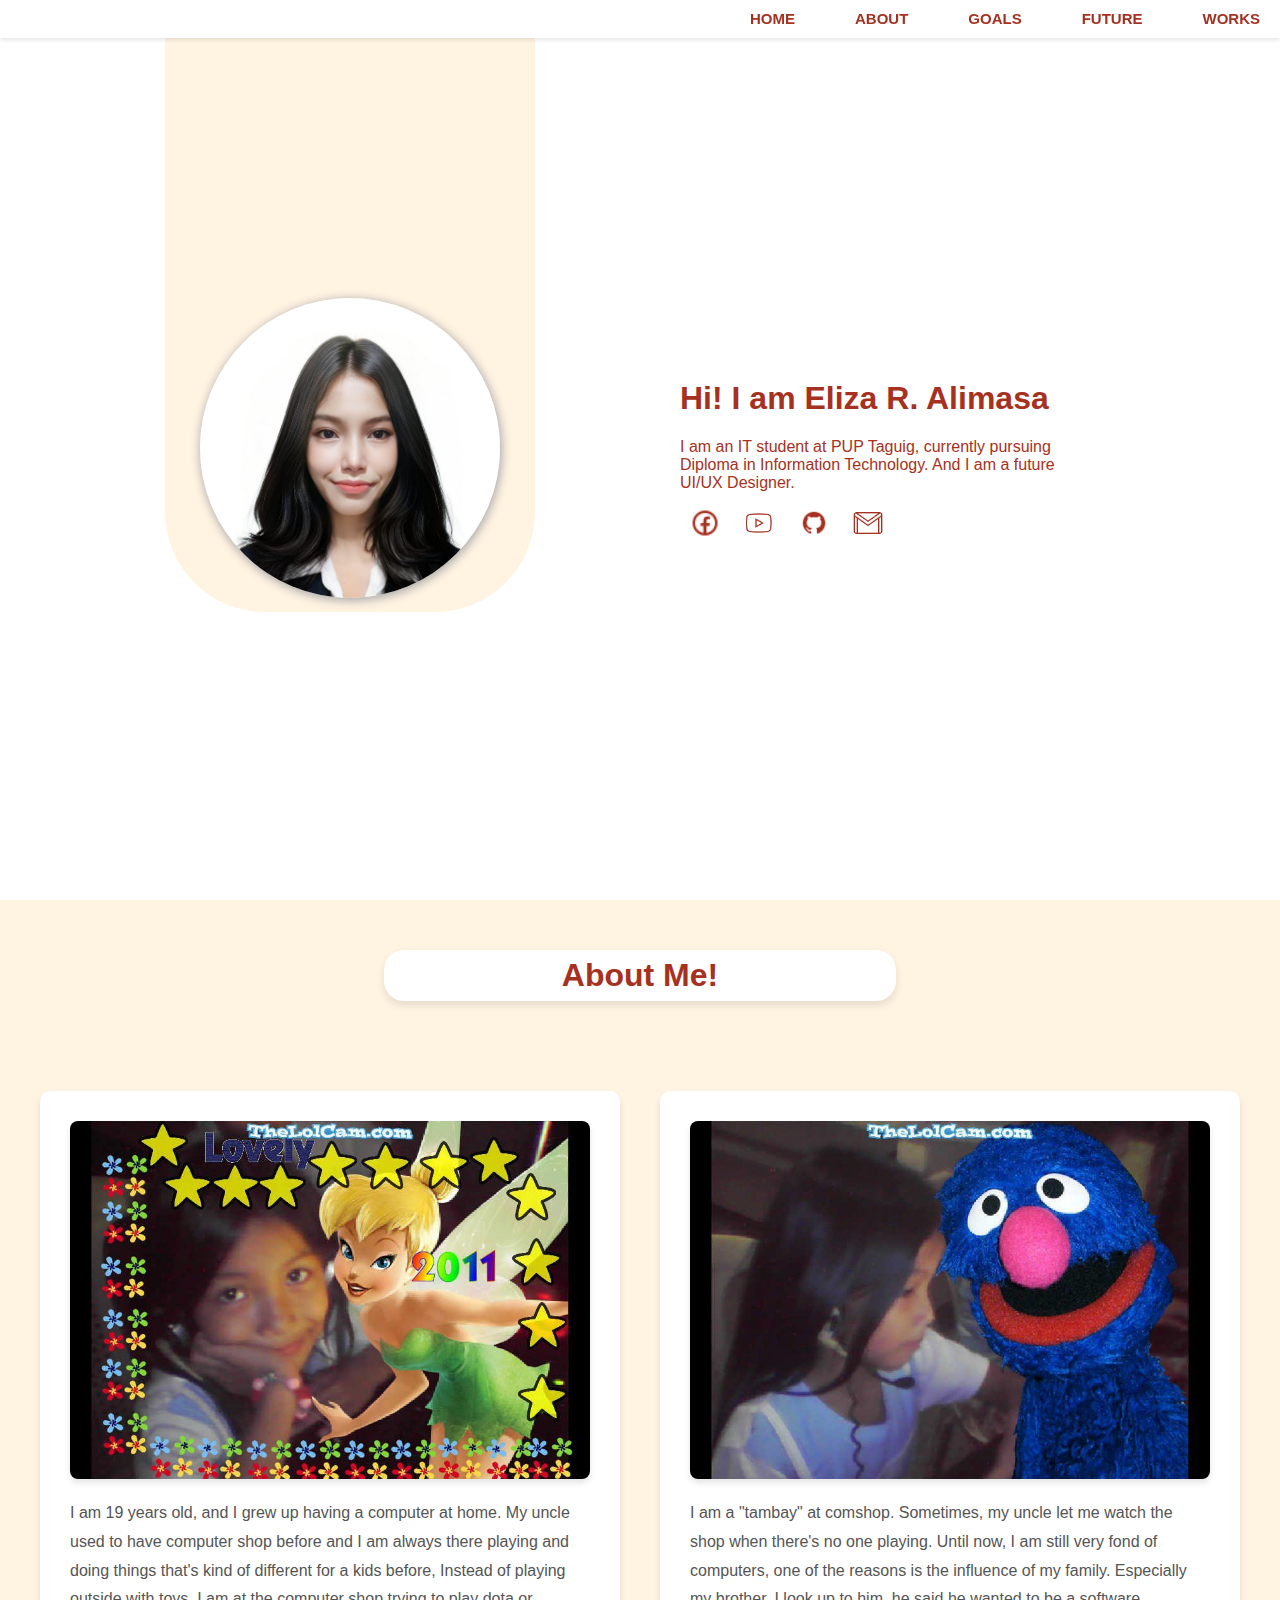
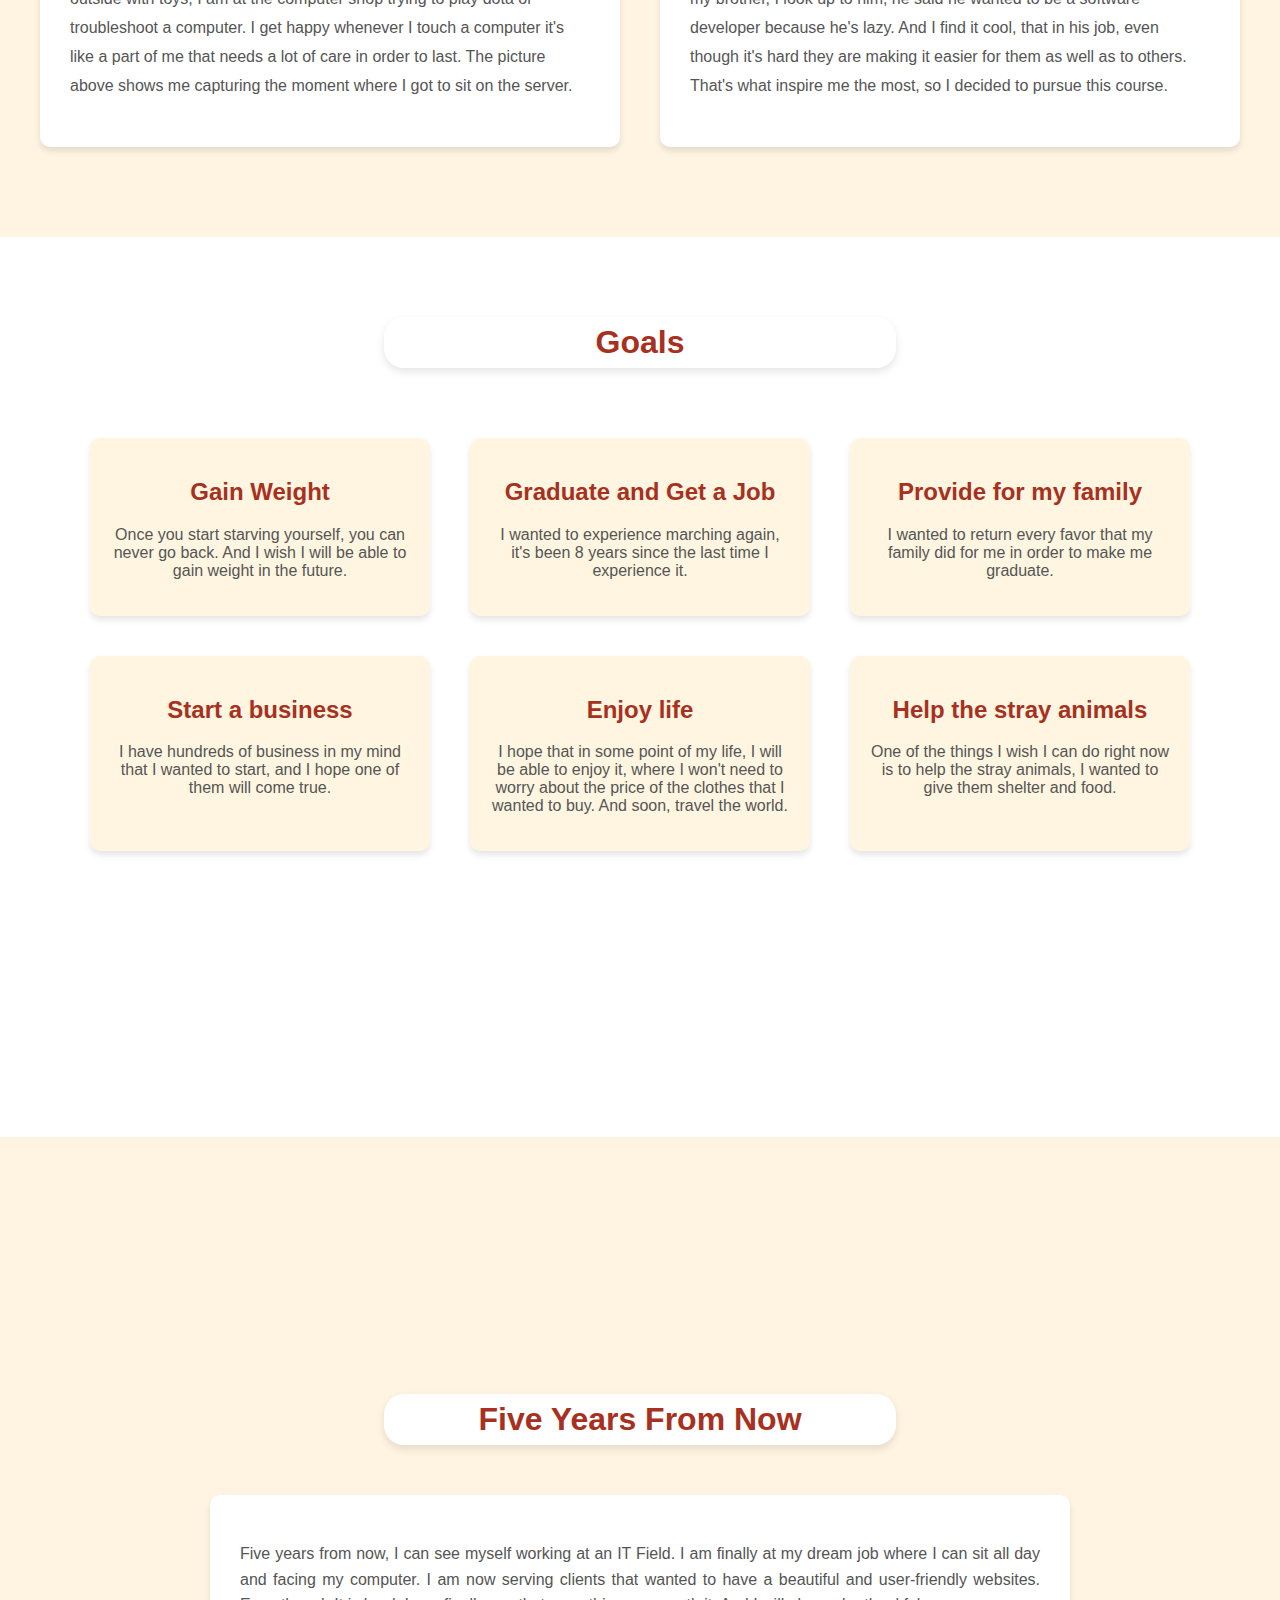
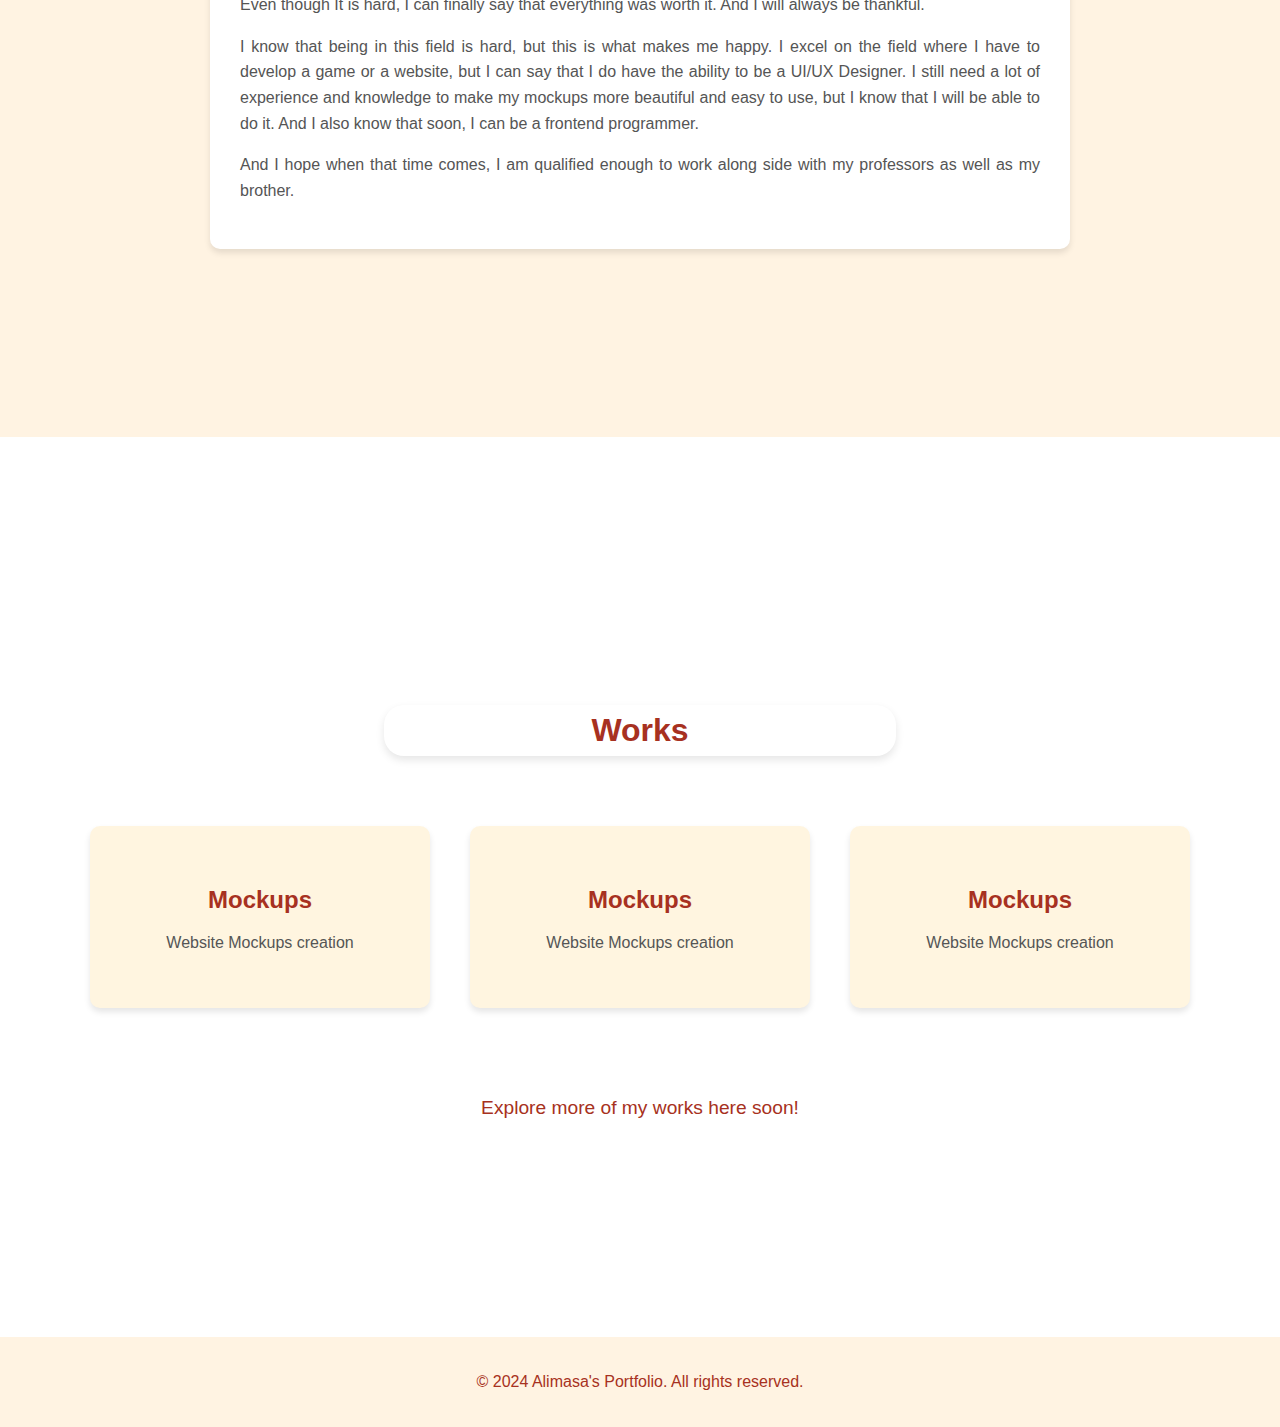
==== commit 0a096583: "add changes" ====
--- a/index.html
+++ b/index.html
@@ -19,7 +19,7 @@
 
     <div id="home">
       <div class="image">
-        <img src="pfp.jpg" alt="Profile Picture" />
+        <img src="images/pfp.jpg" alt="Profile Picture" />
         <div class="red-box"></div>
       </div>
       <div class="text-content">
@@ -29,10 +29,11 @@
           Information Technology. And I am a future UI/UX Designer.
         </p>
         <div class="social">
-          <a href="https://www.facebook.com/er.alimasa"><img src="fb.png" /></a>
-          <a href="https://www.youtube.com/"><img src="yt.png" /></a>
-          <a href="https://github.com/"><img src="github.png" /></a>
-          <a href="https://gmail.com/"><img src="gmail.png" /></a>
+          <a href="https://www.facebook.com/er.alimasa"
+            ><img src="images/fb.png"/></a>
+          <a href="https://www.youtube.com/"><img src="images/yt.png" /></a>
+          <a href="https://github.com/"><img src="images/github.png" /></a>
+          <a href="https://gmail.com/"><img src="images/gmail.png" /></a>
         </div>
       </div>
     </div>
@@ -41,7 +42,7 @@
 
       <div class="text-section">
         <div class="text-one">
-          <img src="cpic-one.jpg" alt="Image One" />
+          <img src="images/cpic-one.jpg" alt="Childhood Picture" />
           <p>
             I am 19 years old, and I grew up having a computer at home. My uncle
             used to have computer shop before and I am always there playing and
@@ -54,7 +55,7 @@
           </p>
         </div>
         <div class="text-one">
-          <img src="cpic-two.jpg" alt="Childhood Picture" />
+          <img src="images/cpic-two.jpg" alt="Childhood Picture" />
           <p>
             I am a "tambay" at comshop. Sometimes, my uncle let me watch the
             shop when there's no one playing. Until now, I am still very fond of
--- a/style.css
+++ b/style.css
@@ -99,7 +99,7 @@
 .about-content {
   background-color: white;
   border-radius: 20px;
-  width: 30%;
+  width: 40%;
   max-width: 800px;
   margin: 0 auto 50px;
   box-shadow: 0 4px 8px rgba(0, 0, 0, 0.1);
